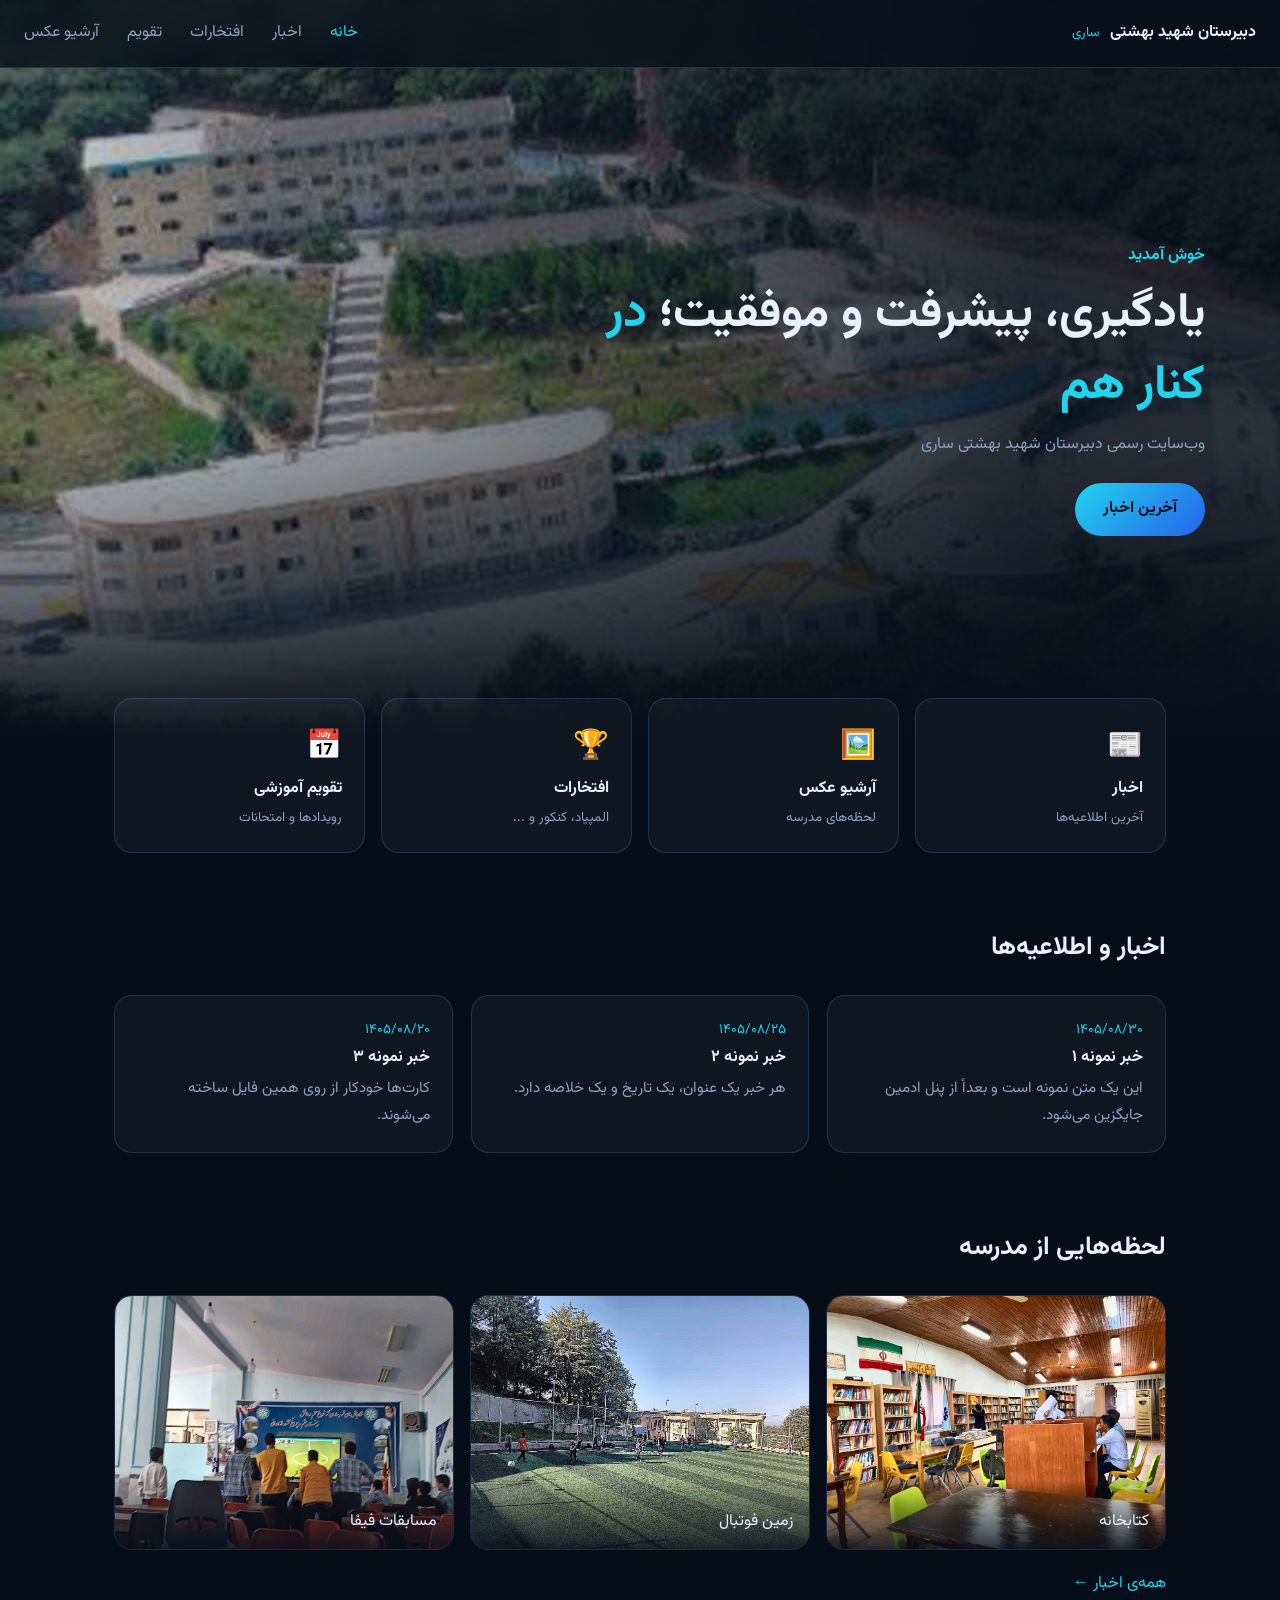
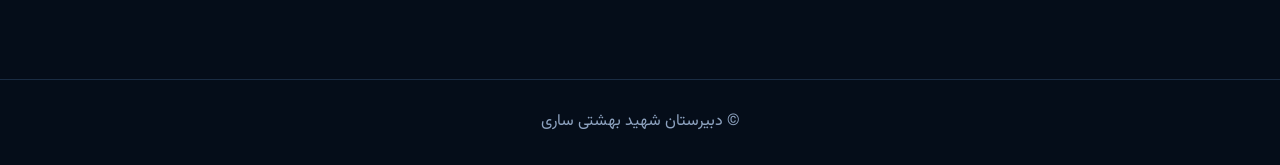
==== index.html @ 8bbbcc1f "Rename html/index.html to index.html" ====
<!DOCTYPE html>
<html lang="fa" dir="rtl">
<head>
  <meta charset="UTF-8">
  <meta name="viewport" content="width=device-width, initial-scale=1">
  <meta name="theme-color" content="#050d19">
  <title>دبیرستان شهید بهشتی ساری</title>
<link rel="stylesheet" href="css/style.css?v=2">
</head>
<body>

  <!-- نوار بالا -->
  <header class="navbar">
    <a href="index.html" class="brand">دبیرستان شهید بهشتی <small>ساری</small></a>
    <button class="menu-toggle" aria-label="باز کردن منو" aria-expanded="false">☰</button>
    <nav class="nav-links" id="nav">
      <a href="#top" class="active">خانه</a>
      <a href="news.html">اخبار</a>
      <a href="honors.html">افتخارات</a>
      <a href="calendar.html">تقویم</a>
      <a href="#gallery">آرشیو عکس</a>
    </nav>
  </header>

  <main id="top">

    <!-- بخش اصلی: عکس پس‌زمینه در CSS (متغیر --hero-image) عوض می‌شه -->
    <section class="hero">
      <div class="hero-content">
        <span class="kicker">خوش آمدید</span>
        <h1>یادگیری، پیشرفت و موفقیت؛ <em>در کنار هم</em></h1>
        <p>وب‌سایت رسمی دبیرستان شهید بهشتی ساری</p>
        <a href="#news" class="btn">آخرین اخبار</a>
      </div>
    </section>

    <!-- دسترسی سریع -->
    <section class="quick">
      <a href="news.html" class="card"><span class="icon">📰</span><b>اخبار</b><small>آخرین اطلاعیه‌ها</small></a>
      <a href="#gallery" class="card"><span class="icon">🖼️</span><b>آرشیو عکس</b><small>لحظه‌های مدرسه</small></a>
      <a href="honors.html" class="card"><span class="icon">🏆</span><b>افتخارات</b><small>المپیاد، کنکور و ...</small></a>
      <a href="calendar.html" class="card"><span class="icon">📅</span><b>تقویم آموزشی</b><small>رویدادها و امتحانات</small></a>
    </section>

    <!-- اخبار: کارت‌ها را js/main.js از data/news.json می‌سازد -->
    <section class="section" id="news">
      <h2>اخبار و اطلاعیه‌ها</h2>
      <div class="news-grid" id="news-list">
        <p class="muted">در حال بارگذاری...</p>
      </div>
    </section>

    <!-- گالری -->
    <section class="section" id="gallery">
      <h2>لحظه‌هایی از مدرسه</h2>
      <div class="gallery">
        <figure><img src="images/library.jpg" alt="کتابخانه مدرسه" loading="lazy"><figcaption>کتابخانه</figcaption></figure>
        <figure><img src="images/football-field.jpg" alt="زمین فوتبال مدرسه" loading="lazy"><figcaption>زمین فوتبال</figcaption></figure>
        <figure><img src="images/fifa-event.jpg" alt="مسابقات فیفا در مدرسه" loading="lazy"><figcaption>مسابقات فیفا</figcaption></figure>
      </div>
      <a href="news.html" class="more">همه‌ی اخبار ←</a>
    </section>

  </main>

  <footer class="footer">
    <p>© دبیرستان شهید بهشتی ساری</p>
  </footer>

  <script src="js/common.js"></script>
<script src="js/main.js"></script>
</body>
</html>
---- css/style.css ----
@font-face {
  font-family: Vazirmatn;
  src: url(../Fonts/Vazirmatn-Regular.woff2) format('woff2');
  font-weight: 400; font-display: swap;
}
@font-face {
  font-family: Vazirmatn;
  src: url(../Fonts/Vazirmatn-Bold.woff2) format('woff2');
  font-weight: 700; font-display: swap;
}
/* ---------- ۱. رنگ‌ها و اندازه‌ها (فقط اینجا عوضشان کن) ---------- */
:root {
  --bg: #050d19;
  --surface: rgba(255,255,255,.04);
  --border: rgba(120,180,255,.18);
  --text: #e8f1ff;
  --muted: #8ea3c0;
  --accent: #22d3ee;
  --accent-2: #2563eb;
  --radius: 18px;
  --hero-image: url(../images/hero-aerial.png);
}

/* ---------- ۲. پایه ---------- */
* { box-sizing: border-box; margin: 0; }
html { scroll-behavior: smooth; scroll-padding-top: 80px; }
body {
  background: var(--bg); color: var(--text); line-height: 1.8;
  /* فونت فارسی بعداً به‌صورت فایل خودمان اضافه می‌شود */
  font-family: Vazirmatn, Tahoma, "Segoe UI", sans-serif;
}
img { max-width: 100%; display: block; }
a { color: inherit; text-decoration: none; }
.muted { color: var(--muted); }

/* ---------- ۳. نوار بالا ---------- */
.navbar {
  position: fixed; inset: 0 0 auto 0; z-index: 10; height: 68px;
  display: flex; align-items: center; justify-content: space-between; padding: 0 24px;
  background: rgba(5,13,25,.75); backdrop-filter: blur(12px);
  border-bottom: 1px solid var(--border);
}
.brand { font-weight: 800; }
.brand small { color: var(--accent); font-weight: 500; margin-right: 6px; }
.nav-links { display: flex; gap: 28px; }
.nav-links a { color: var(--muted); transition: color .2s; }
.nav-links a:hover, .nav-links a.active { color: var(--accent); }
.menu-toggle { display: none; background: none; border: 0; color: var(--text); font-size: 1.6rem; cursor: pointer; }

/* ---------- ۴. بخش اصلی ---------- */
.hero {
  min-height: 82vh; display: flex; align-items: center; padding: 100px 24px 60px;
  /* لایه‌ی تیره روی عکس، تا نرمی عکس دیده نشود و متن خوانا باشد */
  background:
    linear-gradient(to left, rgba(5,13,25,.85) 20%, rgba(5,13,25,.2)),
    linear-gradient(to top, var(--bg), transparent 40%),
    var(--hero-image) center 35% / cover;
}
.hero-content { max-width: 620px; margin-right: 4vw; }
.kicker { color: var(--accent); font-weight: 700; }
.hero h1 { font-size: clamp(1.8rem, 4.5vw, 3rem); line-height: 1.5; margin: 8px 0; }
.hero em { color: var(--accent); font-style: normal; }
.hero p { color: var(--muted); margin-bottom: 24px; }
.btn {
  display: inline-block; padding: 12px 28px; border-radius: 999px; font-weight: 700;
  background: linear-gradient(135deg, var(--accent), var(--accent-2)); color: #021019;
}

/* ---------- ۵. کارت‌ها ---------- */
.card {
  display: flex; flex-direction: column; gap: 2px; padding: 22px;
  background: var(--surface); border: 1px solid var(--border); border-radius: var(--radius);
  transition: transform .2s, border-color .2s;
}
.card:hover { transform: translateY(-4px); border-color: var(--accent); }
.card .icon { font-size: 1.8rem; }
.card small { color: var(--muted); }
.card.soon { opacity: .5; pointer-events: none; }

.quick {
  display: grid; grid-template-columns: repeat(auto-fit, minmax(190px, 1fr)); gap: 16px;
  max-width: 1100px; margin: -40px auto 0; padding: 0 24px; position: relative;
}

/* ---------- ۶. بخش‌ها ---------- */
.section { max-width: 1100px; margin: 0 auto; padding: 72px 24px 0; }
.section h2 { margin-bottom: 24px; font-size: 1.6rem; }
.news-grid { display: grid; grid-template-columns: repeat(auto-fill, minmax(280px, 1fr)); gap: 18px; }
.news-card time { color: var(--accent); font-size: .85rem; }
.news-card p { color: var(--muted); font-size: .95rem; }

.gallery { display: grid; grid-template-columns: repeat(auto-fit, minmax(260px, 1fr)); gap: 16px; }
.gallery figure { position: relative; overflow: hidden; border-radius: var(--radius); border: 1px solid var(--border); }
.gallery img { width: 100%; aspect-ratio: 4/3; object-fit: cover; transition: transform .4s; }
.gallery figure:hover img { transform: scale(1.05); }
.gallery figcaption {
  position: absolute; inset: auto 0 0 0; padding: 28px 16px 12px;
  background: linear-gradient(to top, rgba(5,13,25,.85), transparent);
}

.footer { margin-top: 80px; padding: 28px; text-align: center; color: var(--muted); border-top: 1px solid var(--border); }

/* ---------- ۷. موبایل ---------- */
@media (max-width: 720px) {
  .menu-toggle { display: block; }
  .nav-links {
    display: none; position: absolute; top: 68px; inset-inline: 0; flex-direction: column; gap: 0;
    background: var(--bg); border-bottom: 1px solid var(--border);
  }
  .nav-links.show { display: flex; }
  .nav-links a { padding: 14px 24px; }
  .hero-content { margin-right: 0; }
}

/* ---------- صفحه‌های داخلی ---------- */
.page { padding-top: 68px; min-height: 70vh; }
.page .section { padding-top: 48px; }
.page-title { font-size: 1.9rem; margin-bottom: 24px; }
.more, .back { display: inline-block; color: var(--accent); }
.more { margin-top: 20px; }
.back { margin-bottom: 20px; }
.article { max-width: 720px; }
.article time { color: var(--accent); }
.article h1 { font-size: clamp(1.6rem, 4vw, 2.2rem); line-height: 1.6; margin: 4px 0 20px; }
.article p { margin-bottom: 1em; }


/* ---------- افتخارات ---------- */
.stats { display: grid; grid-template-columns: repeat(auto-fit, minmax(150px, 1fr)); gap: 14px; margin-bottom: 28px; }
.stat { align-items: center; text-align: center; }
.stat-num { font-size: 2rem; color: var(--accent); line-height: 1.4; }
.filters { display: flex; flex-wrap: wrap; gap: 8px; margin-bottom: 20px; }
.filters button {
  font: inherit; padding: 6px 16px; border-radius: 999px; cursor: pointer;
  background: var(--surface); color: var(--muted); border: 1px solid var(--border);
}
.filters button.active { color: #021019; background: var(--accent); border-color: var(--accent); }
.honor-card .tag {
  align-self: flex-start; font-size: .8rem; color: var(--accent);
  border: 1px solid var(--accent); border-radius: 999px; padding: 0 10px;
}
.honor-card p { color: var(--muted); font-size: .95rem; }

/* ---------- تقویم ---------- */
.month-title { font-size: 1.2rem; margin: 32px 0 12px; color: var(--accent); }
.events { display: grid; gap: 10px; }
.event {
  display: flex; gap: 16px; align-items: center; padding: 14px 18px;
  background: var(--surface); border: 1px solid var(--border); border-radius: 14px;
  border-inline-start: 4px solid var(--accent-2);
}
.event.exam { border-inline-start-color: #f87171; }
.event.holiday { border-inline-start-color: #4ade80; }
.event-day { min-width: 44px; text-align: center; font-size: 1.4rem; font-weight: 700; }
.event small { color: var(--muted); }
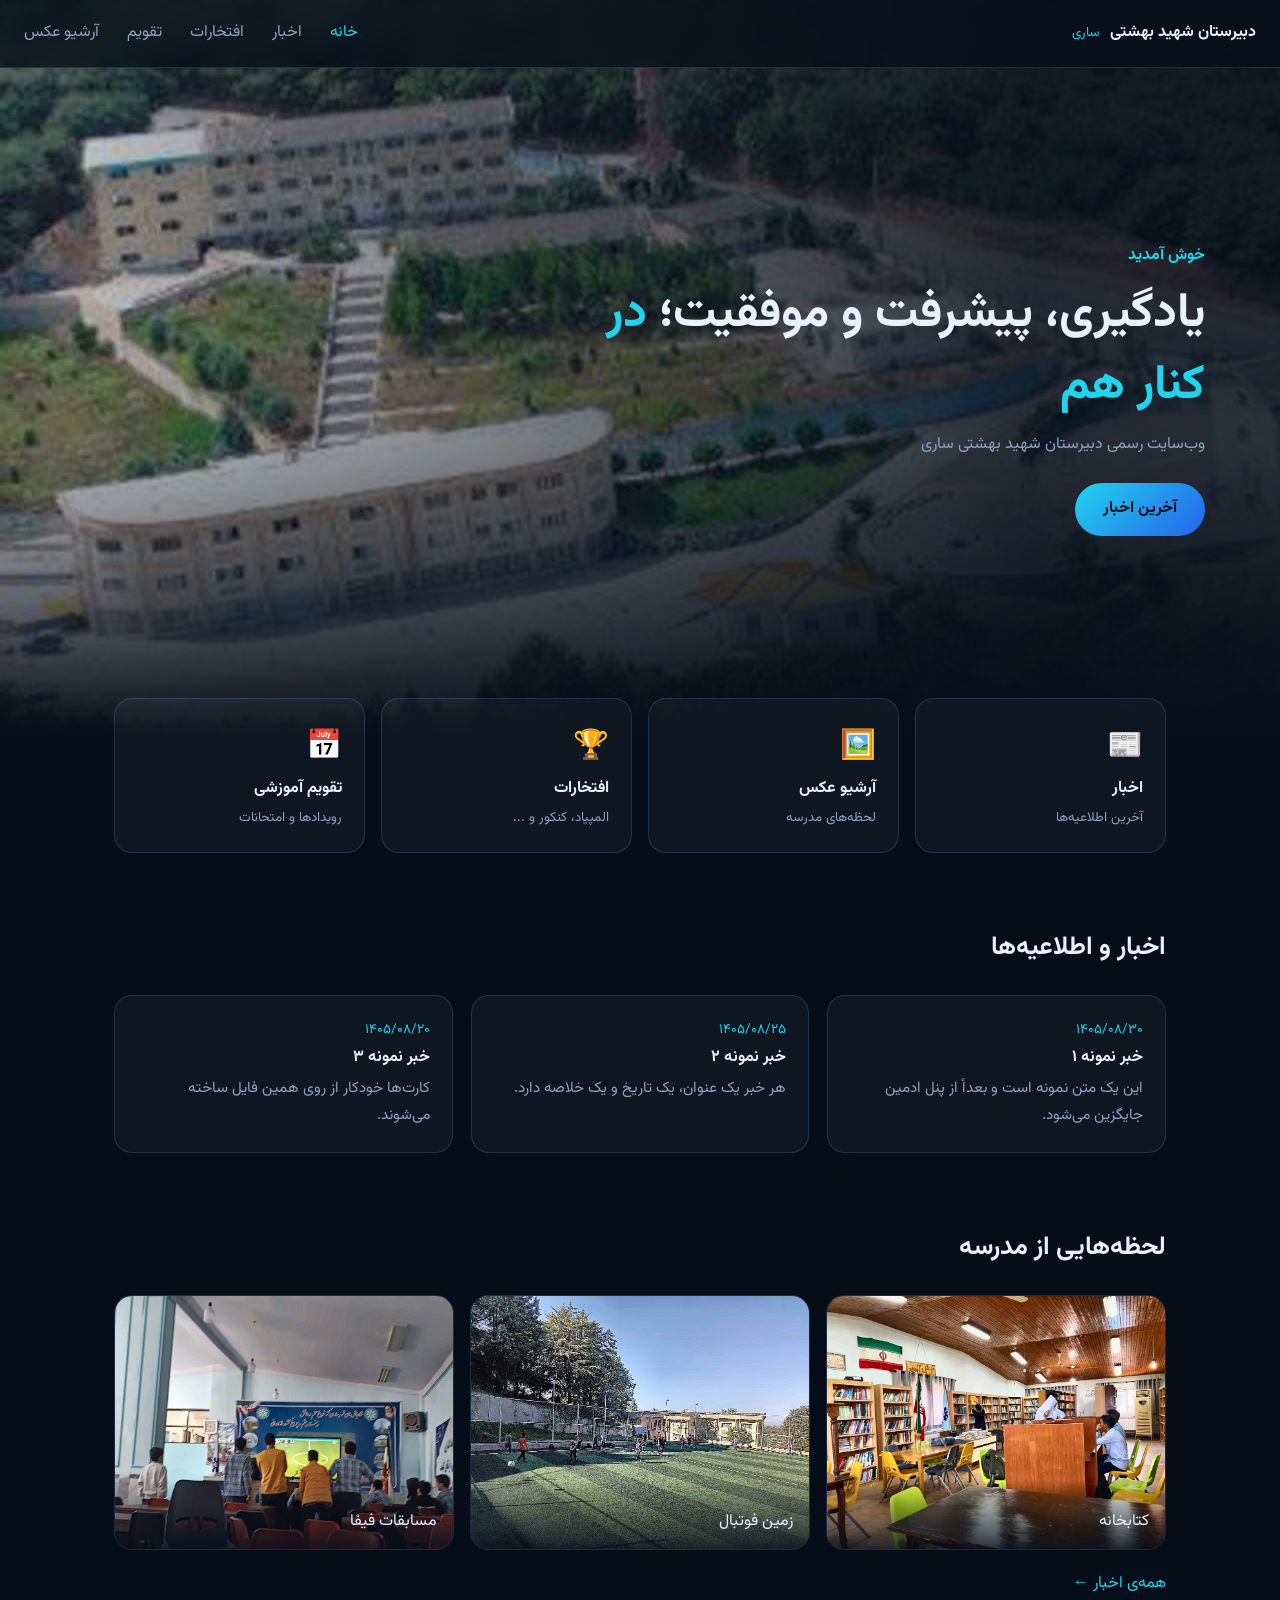
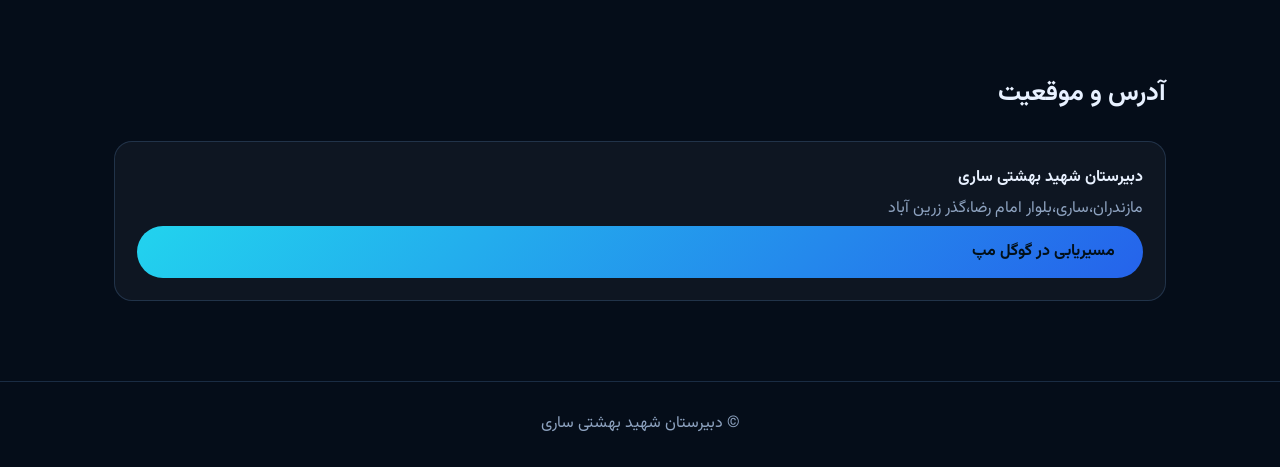
==== commit 2a2bbcac: "Update index.html" ====
--- a/index.html
+++ b/index.html
@@ -61,6 +61,15 @@
       <a href="news.html" class="more">همه‌ی اخبار ←</a>
     </section>
 
+        <!-- آدرس و موقعیت -->
+    <section class="section" id="location">
+      <h2>آدرس و موقعیت</h2>
+      <div class="card location-card">
+        <b>دبیرستان شهید بهشتی ساری</b>
+        <p class="muted">مازندران،ساری،بلوار امام رضا،گذر زرین آباد </p>
+        <a href="https://maps.app.goo.gl/gJrdqV3Mwt5StznM8" class="btn" target="_blank" rel="noopener">مسیریابی در گوگل مپ</a>
+      </div>
+    </section>
   </main>
 
   <footer class="footer">
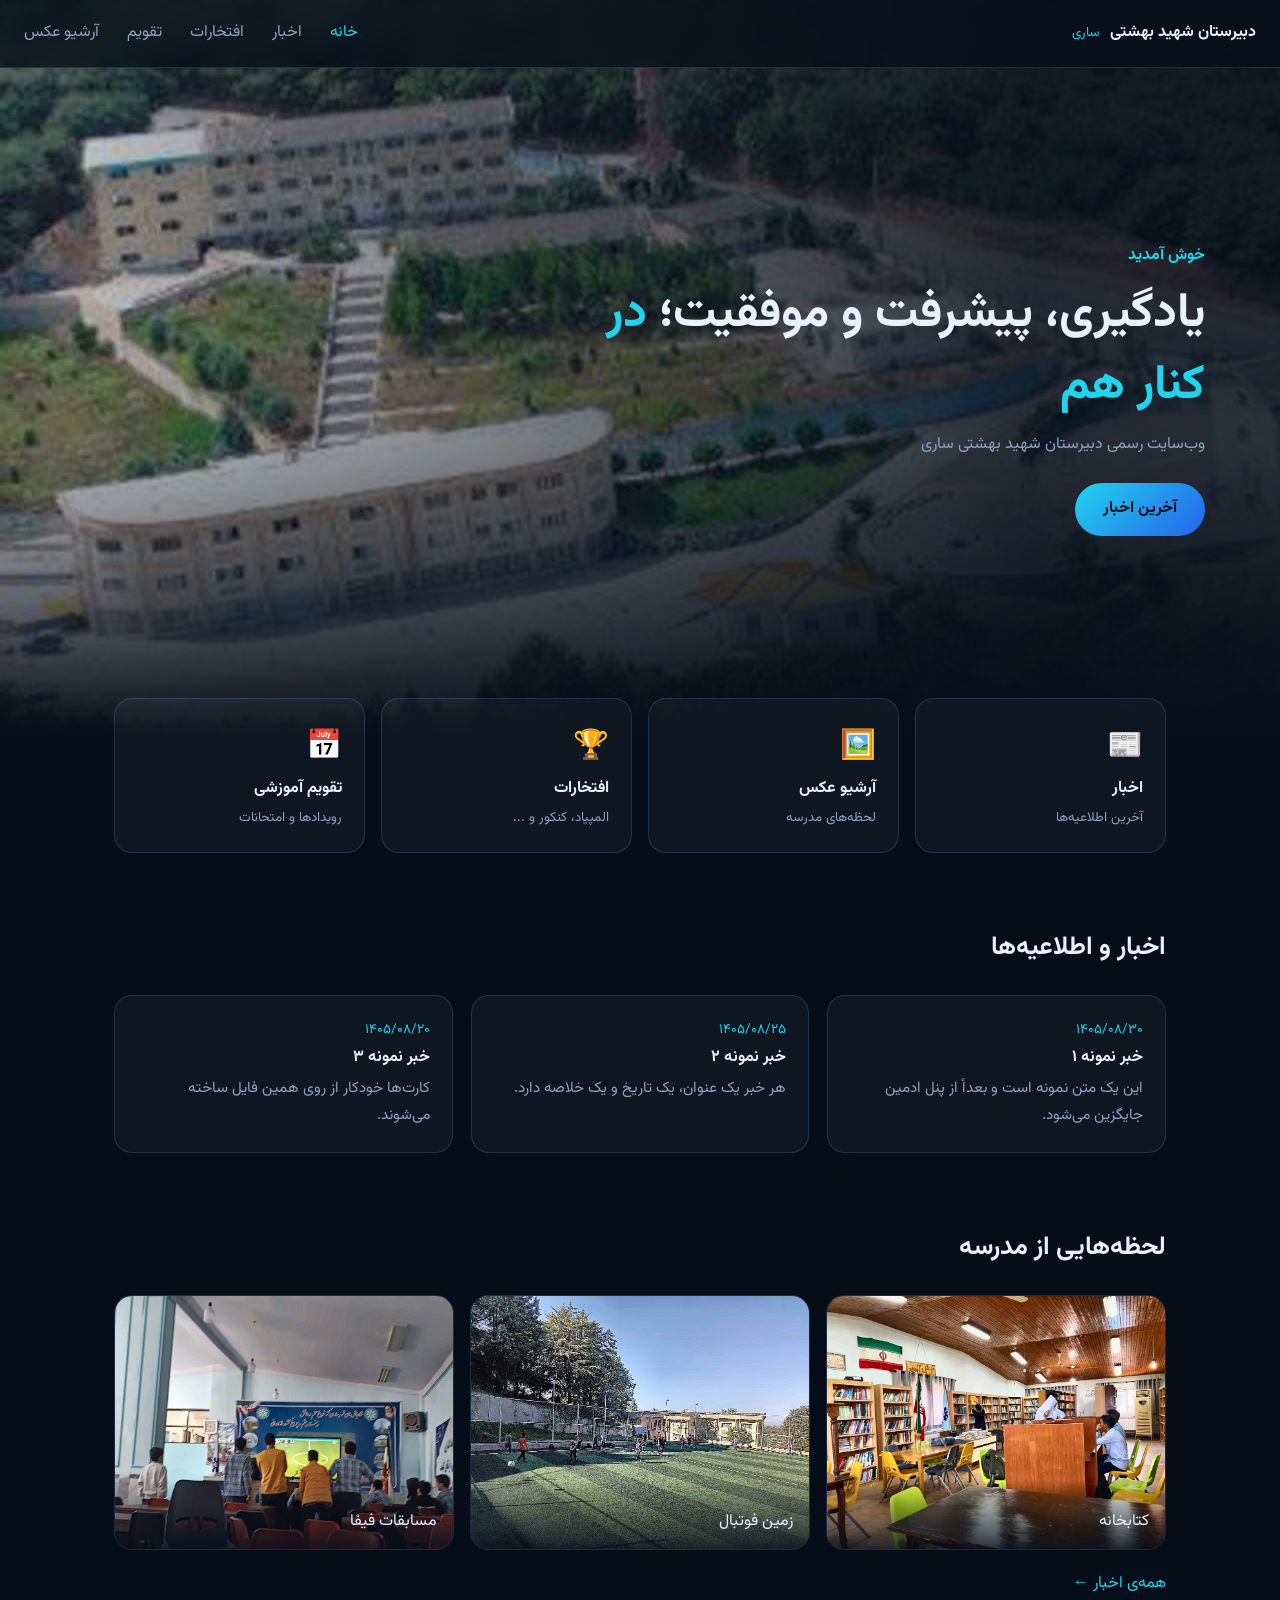
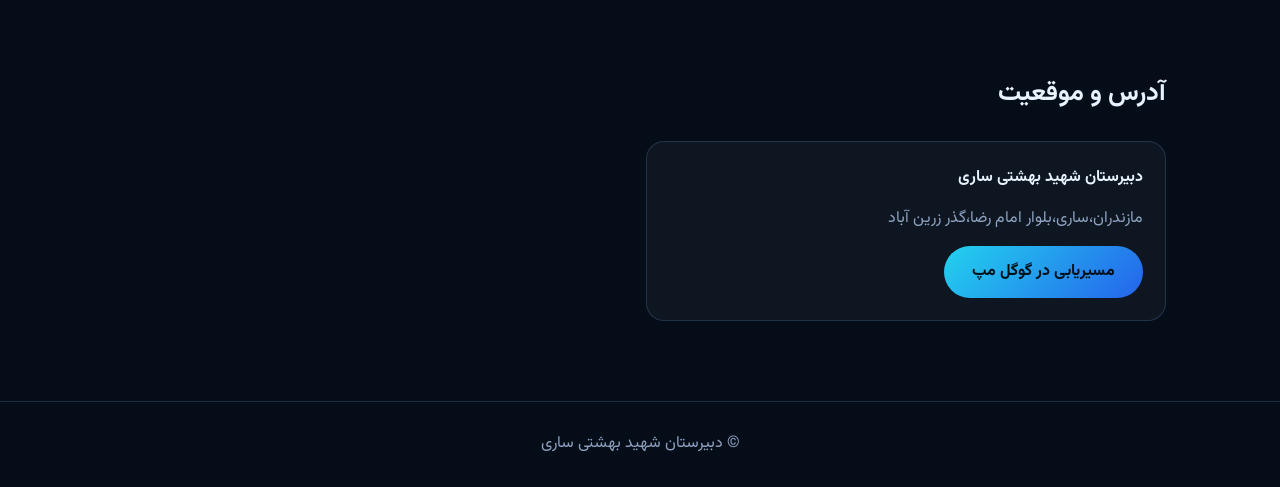
==== commit f8ac3265: "Update index.html" ====
--- a/index.html
+++ b/index.html
@@ -5,7 +5,7 @@
   <meta name="viewport" content="width=device-width, initial-scale=1">
   <meta name="theme-color" content="#050d19">
   <title>دبیرستان شهید بهشتی ساری</title>
-<link rel="stylesheet" href="css/style.css?v=2">
+<link rel="stylesheet" href="css/style.css?v=4">
 </head>
 <body>
 
--- a/css/style.css
+++ b/css/style.css
@@ -153,3 +153,7 @@
 .event.holiday { border-inline-start-color: #4ade80; }
 .event-day { min-width: 44px; text-align: center; font-size: 1.4rem; font-weight: 700; }
 .event small { color: var(--muted); }
+
+
+/* ---------- آدرس و موقعیت ---------- */
+.location-card { gap: 12px; align-items: flex-start; max-width: 520px; }
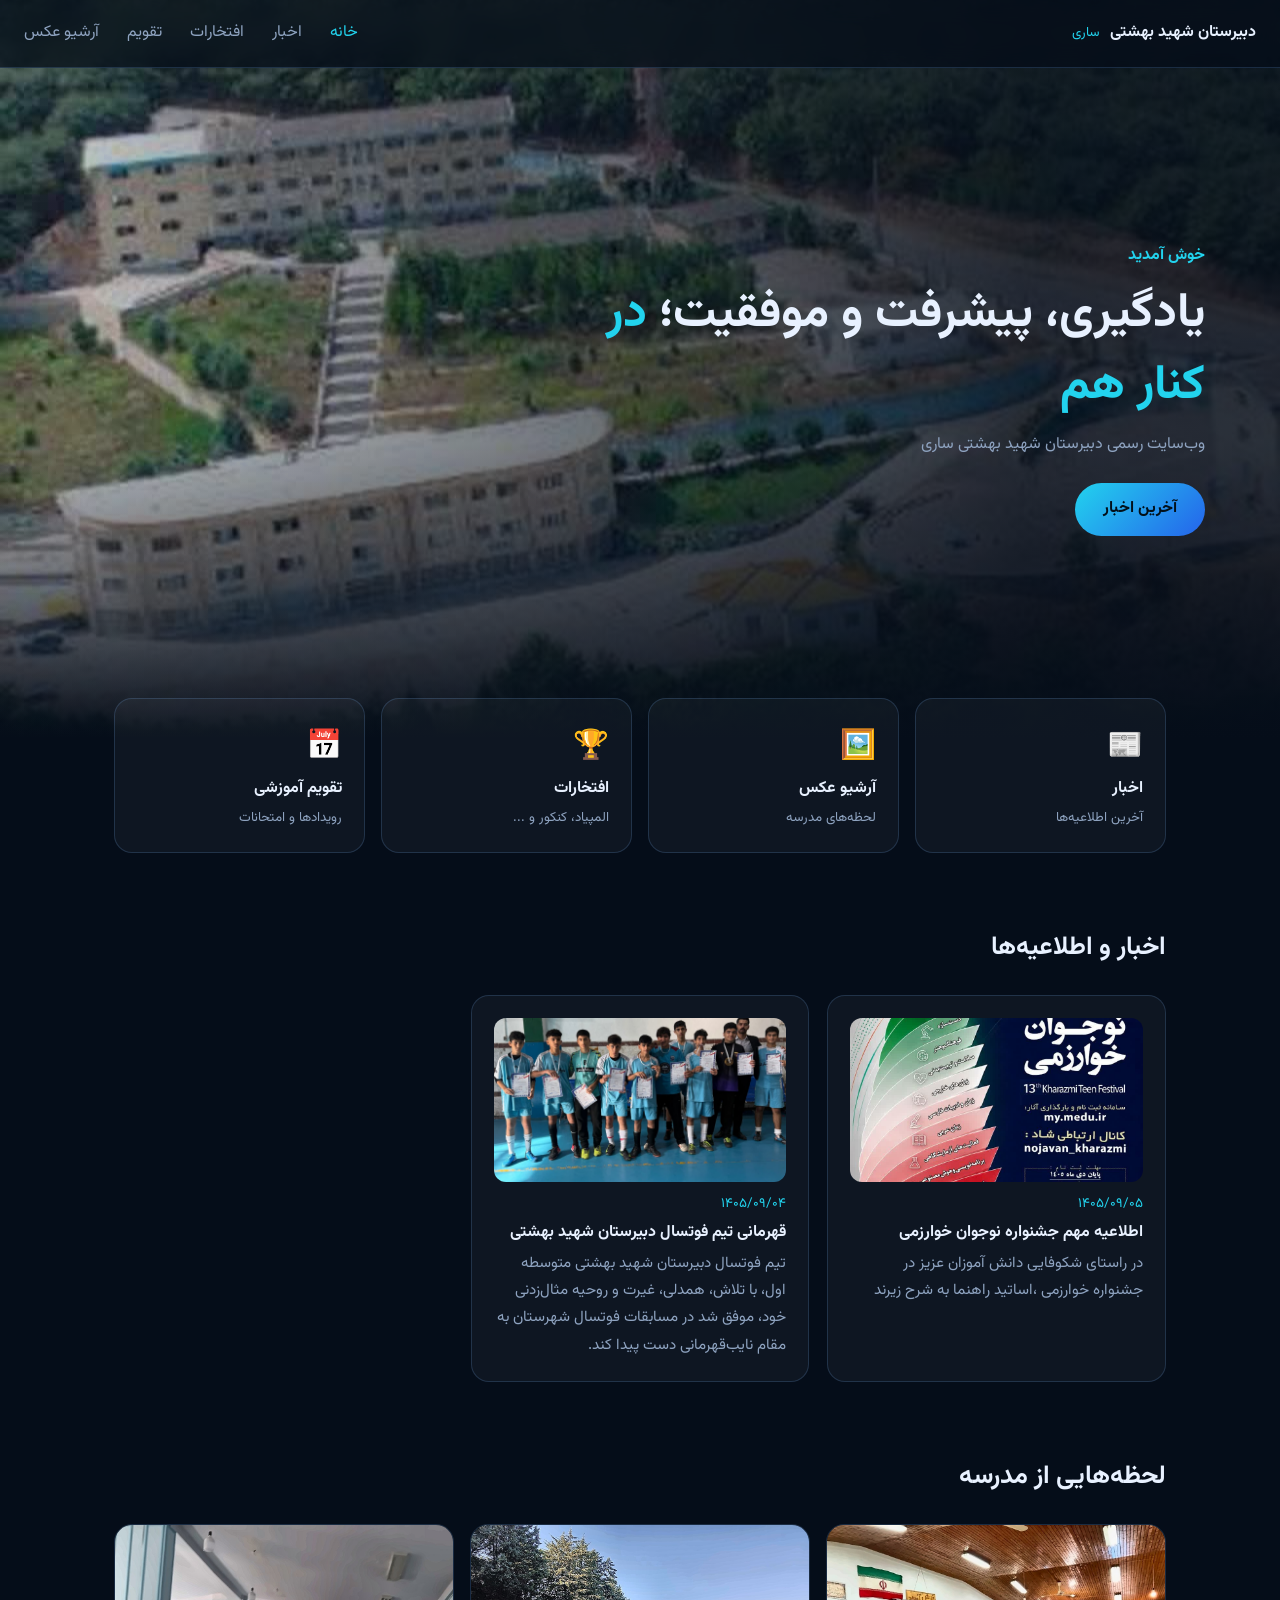
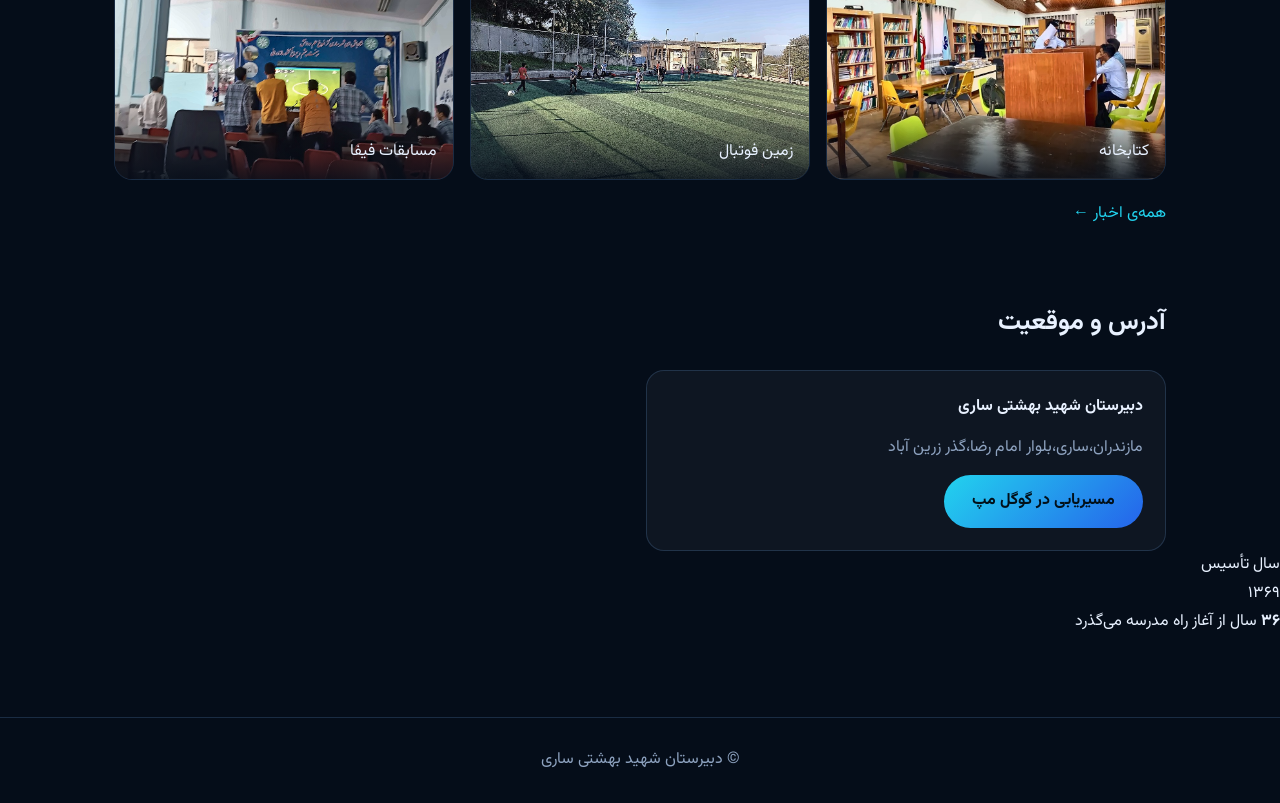
==== commit 3449cc77: "Update index.html" ====
--- a/index.html
+++ b/index.html
@@ -70,6 +70,14 @@
         <a href="https://maps.app.goo.gl/gJrdqV3Mwt5StznM8" class="btn" target="_blank" rel="noopener">مسیریابی در گوگل مپ</a>
       </div>
     </section>
+        <!-- سال تأسیس -->
+    <section class="since">
+      <span class="since-line"></span>
+      <p class="since-label">سال تأسیس</p>
+      <p class="since-year">۱۳۶۹</p>
+      <p class="since-text"><b id="since-years">۳۶</b> سال از آغاز راه مدرسه می‌گذرد</p>
+      <span class="since-line since-line-end"></span>
+    </section>
   </main>
 
   <footer class="footer">
--- a/css/style.css
+++ b/css/style.css
@@ -157,3 +157,51 @@
 
 /* ---------- آدرس و موقعیت ---------- */
 .location-card { gap: 12px; align-items: flex-start; max-width: 520px; }
+
+
+/* ---------- پنل مدیریت ---------- */
+[hidden] { display: none !important; }
+.admin { max-width: 760px; margin: 0 auto; padding: 60px 24px 40px; }
+.admin h2 { margin: 32px 0 14px; font-size: 1.3rem; }
+.admin form, .admin .card { display: grid; gap: 14px; }
+.admin .card { padding: 24px; }
+
+.field { display: grid; gap: 6px; }
+.field span { color: var(--muted); font-size: .9rem; }
+.field input, .field textarea, .field select {
+  font: inherit; color: var(--text); background: var(--surface);
+  border: 1px solid var(--border); border-radius: 12px; padding: 10px 14px;
+}
+.field select option { background: var(--bg); }
+.field input[dir="ltr"] { text-align: right; }
+.field textarea { min-height: 140px; resize: vertical; }
+
+.admin button {
+  font: inherit; cursor: pointer; border: 0; border-radius: 999px; padding: 10px 24px;
+  font-weight: 700; color: #021019; background: linear-gradient(135deg, var(--accent), var(--accent-2));
+}
+.admin button:disabled { opacity: .5; cursor: wait; }
+.admin button.secondary { color: var(--text); background: var(--surface); border: 1px solid var(--border); }
+.admin button.danger { background: #f87171; }
+.admin .row-actions button { padding: 4px 14px; }
+
+.tabs { display: flex; flex-wrap: wrap; gap: 8px; margin-top: 24px; }
+.admin .tabs button { color: var(--muted); background: var(--surface); border: 1px solid var(--border); }
+.admin .tabs button.active { color: #021019; background: var(--accent); border-color: var(--accent); }
+
+.admin-bar { display: flex; justify-content: space-between; align-items: center; gap: 12px; flex-wrap: wrap; }
+.admin-row { display: flex; justify-content: space-between; align-items: center; gap: 12px; padding: 10px 0; border-bottom: 1px solid var(--border); }
+.row-actions, .form-actions { display: flex; align-items: center; gap: 8px; flex-wrap: wrap; }
+.preview { max-width: 240px; border-radius: 12px; }
+
+.status {
+  position: sticky; bottom: 12px; margin-top: 16px; padding: 10px 14px; border-radius: 12px;
+  color: var(--accent); background: var(--bg); border: 1px solid var(--border);
+}
+.status:empty { display: none; }
+.status.error { color: #f87171; }
+
+/* ---------- عکس خبر ---------- */
+.news-img, .article-img { width: 100%; aspect-ratio: 16/9; object-fit: cover; border-radius: 12px; }
+.news-img { margin-bottom: 8px; }
+.article-img { margin-bottom: 20px; }
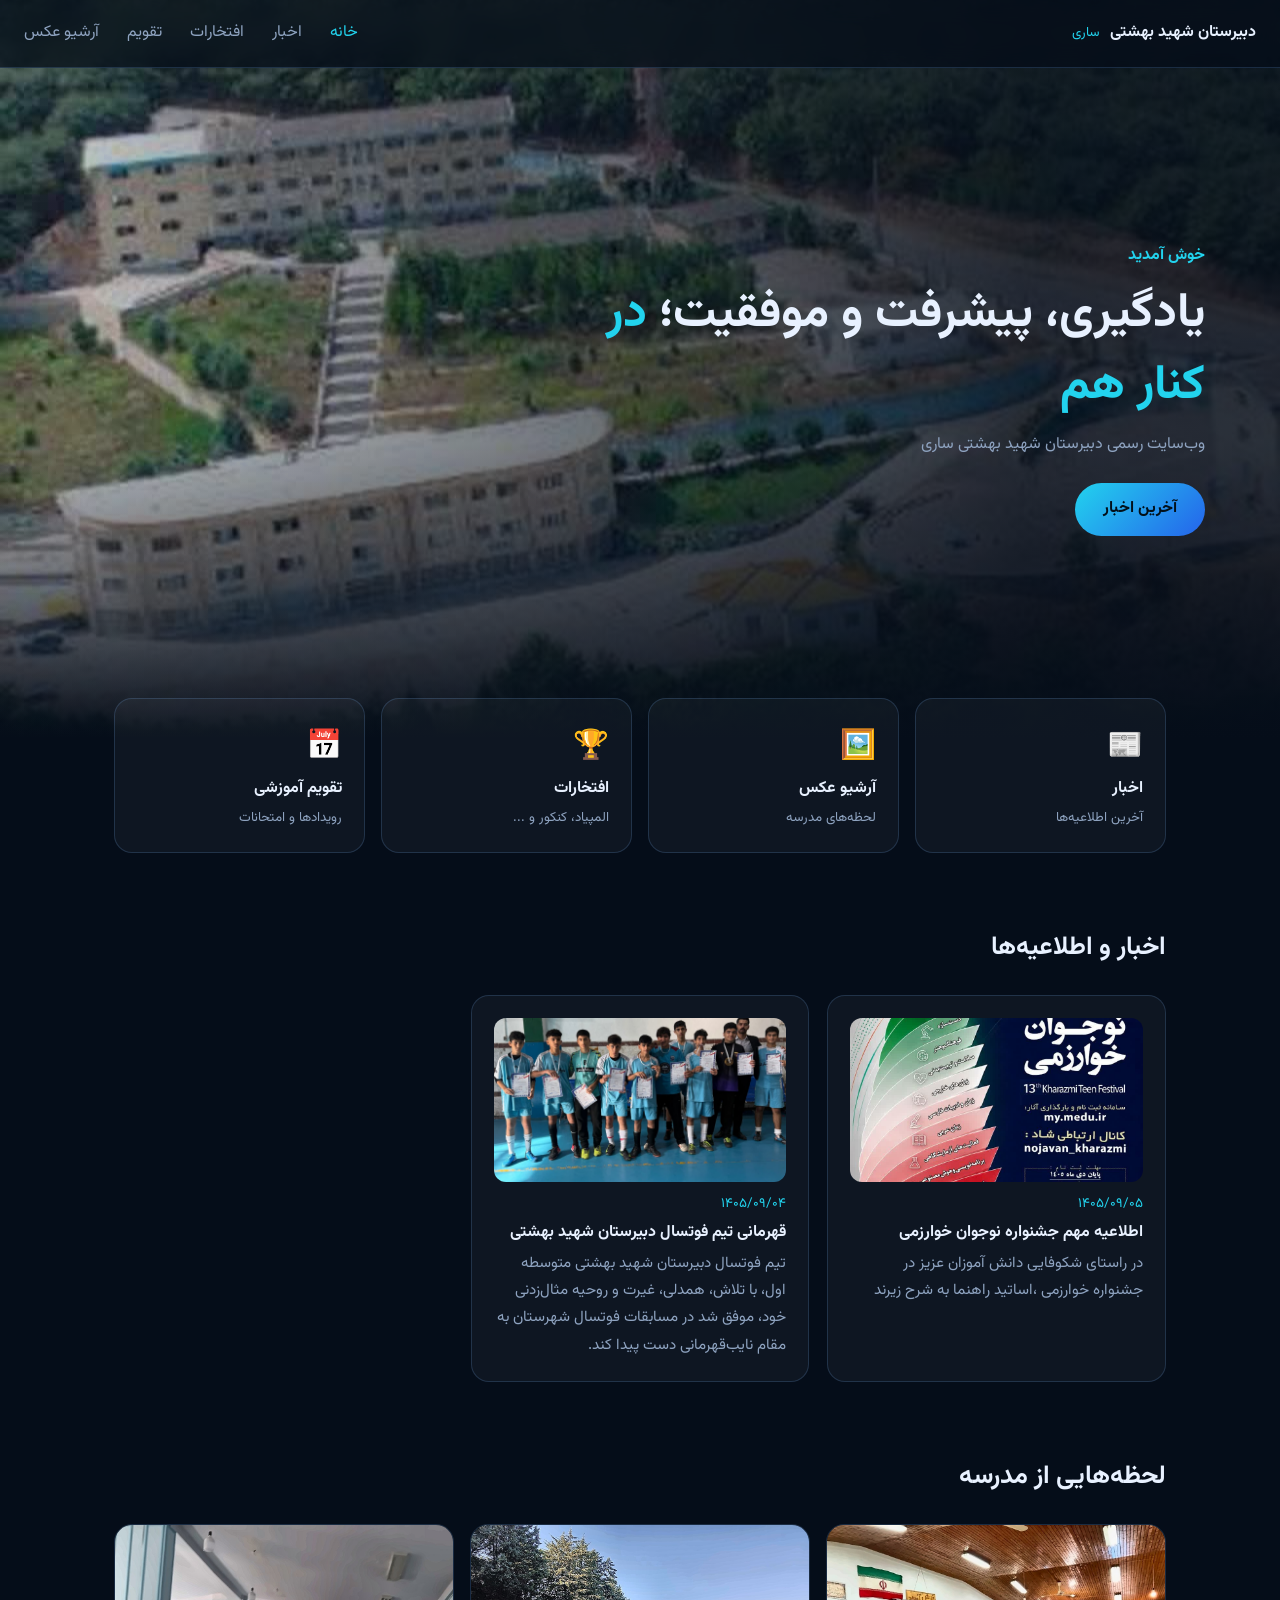
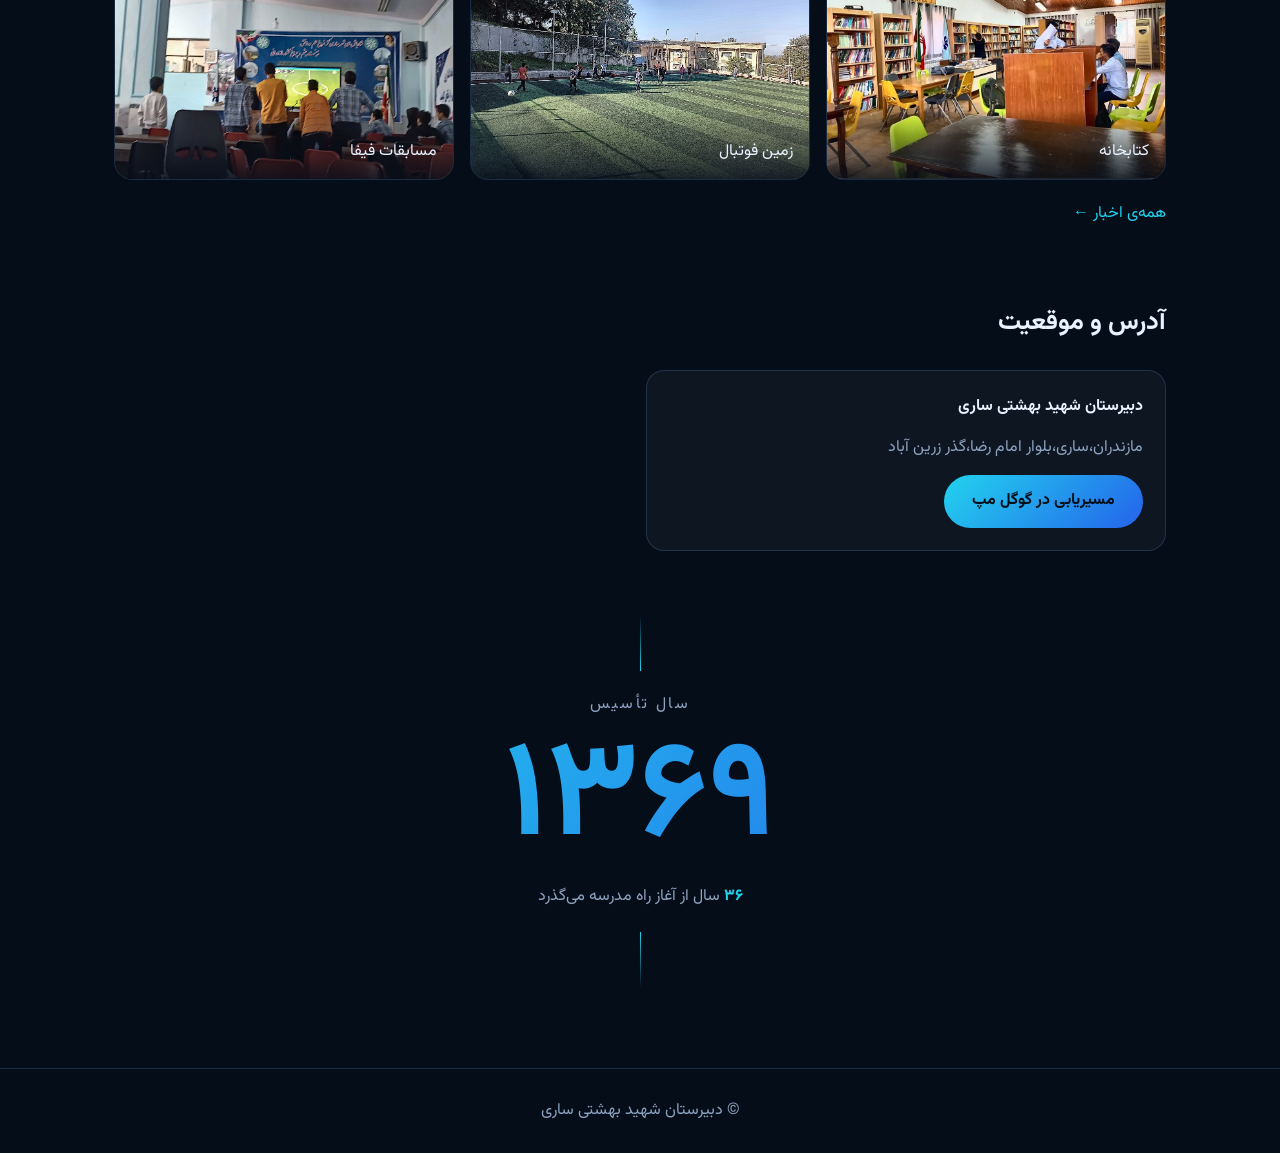
==== commit 3ec07cfb: "Update index.html" ====
--- a/index.html
+++ b/index.html
@@ -84,7 +84,8 @@
     <p>© دبیرستان شهید بهشتی ساری</p>
   </footer>
 
-  <script src="js/common.js"></script>
-<script src="js/main.js"></script>
+    <script src="js/common.js?v=3"></script>
+  <script src="js/reveal.js"></script>
+  <script src="js/main.js?v=3"></script>
 </body>
 </html>
--- a/css/style.css
+++ b/css/style.css
@@ -205,3 +205,111 @@
 .news-img, .article-img { width: 100%; aspect-ratio: 16/9; object-fit: cover; border-radius: 12px; }
 .news-img { margin-bottom: 8px; }
 .article-img { margin-bottom: 20px; }
+
+
+/* ---------- انیمیشن ورود هنگام اسکرول ---------- */
+@keyframes reveal-right { from { opacity: 0; transform: translateX(48px); } }
+@keyframes reveal-left  { from { opacity: 0; transform: translateX(-48px); } }
+@keyframes reveal-up    { from { opacity: 0; transform: translateY(32px); } }
+
+[data-reveal]:not(.in) { opacity: 0; }
+[data-reveal].in {
+  animation-duration: .7s;
+  animation-timing-function: cubic-bezier(.2, .7, .2, 1);
+  animation-fill-mode: backwards;   // بعد از پایان انیمیشن، استایل عادی (مثل hover) برمی‌گردد
+  animation-delay: var(--delay, 0ms);
+}
+[data-reveal="right"].in { animation-name: reveal-right; }
+[data-reveal="left"].in  { animation-name: reveal-left; }
+[data-reveal="up"].in    { animation-name: reveal-up; }
+
+/* عناصری که از لبه‌ی صفحه می‌آیند، نوار اسکرول افقی نسازند */
+main, .footer { overflow-x: hidden; overflow-x: clip; }
+
+/* ورود بخش اصلی هنگام باز شدن صفحه */
+.kicker { display: inline-block; }
+.hero-content > * { animation: reveal-right .8s cubic-bezier(.2, .7, .2, 1) backwards; }
+.hero-content > :nth-child(2) { animation-delay: .12s; }
+.hero-content > :nth-child(3) { animation-delay: .24s; }
+.hero-content > :nth-child(4) { animation-delay: .36s; }
+
+/* آیکون‌ها و دکمه‌ها */
+.card .icon { display: inline-block; transition: transform .3s; }
+.card:hover .icon { transform: scale(1.18) rotate(-6deg); }
+.btn { transition: transform .2s, box-shadow .2s; }
+.btn:hover { transform: translateY(-2px); box-shadow: 0 8px 24px rgba(34, 211, 238, .25); }
+
+@media (prefers-reduced-motion: reduce) {
+  .hero-content > * { animation: none; }
+}
+
+/* ---------- سال تأسیس ---------- */
+.since { max-width: 1100px; margin: 0 auto; padding: 64px 24px 0; text-align: center; }
+.since p { margin: 0; }
+.since-line {
+  display: block; width: 1px; height: 56px; margin: 0 auto 20px;
+  background: linear-gradient(to bottom, transparent, var(--accent));
+}
+.since-line-end { margin: 20px auto 0; background: linear-gradient(to bottom, var(--accent), transparent); }
+.since-label { color: var(--muted); letter-spacing: .15em; }
+.since-year {
+  font-size: clamp(4rem, 16vw, 8.5rem); font-weight: 700; line-height: 1.2;
+  background: linear-gradient(135deg, var(--accent), var(--accent-2));
+  -webkit-background-clip: text; background-clip: text; color: transparent;
+}
+.since-text { color: var(--muted); }
+.since-text b { color: var(--accent); }
+
+
+/* ---------- انیمیشن ورود هنگام اسکرول ---------- */
+@keyframes reveal-right { from { opacity: 0; transform: translateX(48px); } }
+@keyframes reveal-left  { from { opacity: 0; transform: translateX(-48px); } }
+@keyframes reveal-up    { from { opacity: 0; transform: translateY(32px); } }
+
+[data-reveal]:not(.in) { opacity: 0; }
+[data-reveal].in {
+  animation-duration: .7s;
+  animation-timing-function: cubic-bezier(.2, .7, .2, 1);
+    animation-fill-mode: backwards;   /* بعد از پایان انیمیشن، استایل عادی (مثل hover) برمی‌گردد */
+  animation-delay: var(--delay, 0ms);
+}
+[data-reveal="right"].in { animation-name: reveal-right; }
+[data-reveal="left"].in  { animation-name: reveal-left; }
+[data-reveal="up"].in    { animation-name: reveal-up; }
+
+/* عناصری که از لبه‌ی صفحه می‌آیند، نوار اسکرول افقی نسازند */
+main, .footer { overflow-x: hidden; overflow-x: clip; }
+
+/* ورود بخش اصلی هنگام باز شدن صفحه */
+.kicker { display: inline-block; }
+.hero-content > * { animation: reveal-right .8s cubic-bezier(.2, .7, .2, 1) backwards; }
+.hero-content > :nth-child(2) { animation-delay: .12s; }
+.hero-content > :nth-child(3) { animation-delay: .24s; }
+.hero-content > :nth-child(4) { animation-delay: .36s; }
+
+/* آیکون‌ها و دکمه‌ها */
+.card .icon { display: inline-block; transition: transform .3s; }
+.card:hover .icon { transform: scale(1.18) rotate(-6deg); }
+.btn { transition: transform .2s, box-shadow .2s; }
+.btn:hover { transform: translateY(-2px); box-shadow: 0 8px 24px rgba(34, 211, 238, .25); }
+
+@media (prefers-reduced-motion: reduce) {
+  .hero-content > * { animation: none; }
+}
+
+/* ---------- سال تأسیس ---------- */
+.since { max-width: 1100px; margin: 0 auto; padding: 64px 24px 0; text-align: center; }
+.since p { margin: 0; }
+.since-line {
+  display: block; width: 1px; height: 56px; margin: 0 auto 20px;
+  background: linear-gradient(to bottom, transparent, var(--accent));
+}
+.since-line-end { margin: 20px auto 0; background: linear-gradient(to bottom, var(--accent), transparent); }
+.since-label { color: var(--muted); letter-spacing: .15em; }
+.since-year {
+  font-size: clamp(4rem, 16vw, 8.5rem); font-weight: 700; line-height: 1.2;
+  background: linear-gradient(135deg, var(--accent), var(--accent-2));
+  -webkit-background-clip: text; background-clip: text; color: transparent;
+}
+.since-text { color: var(--muted); }
+.since-text b { color: var(--accent); }
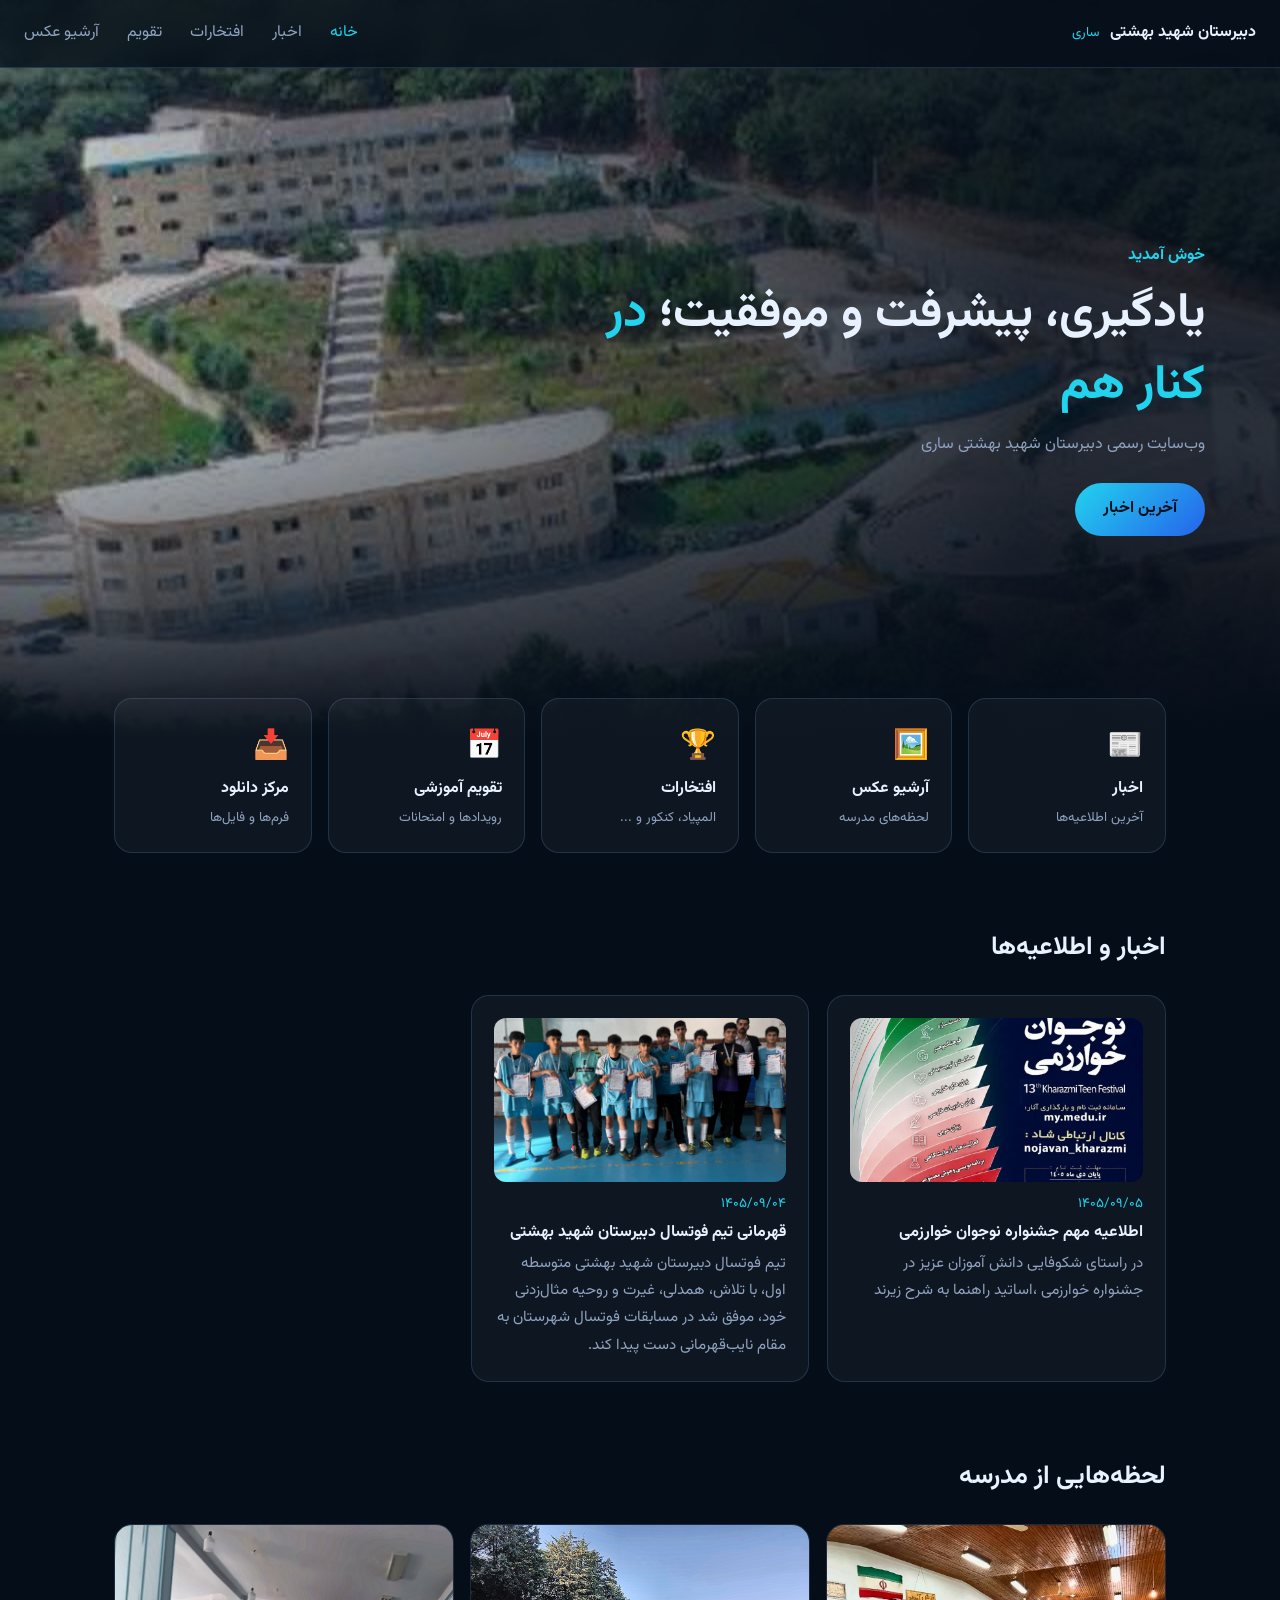
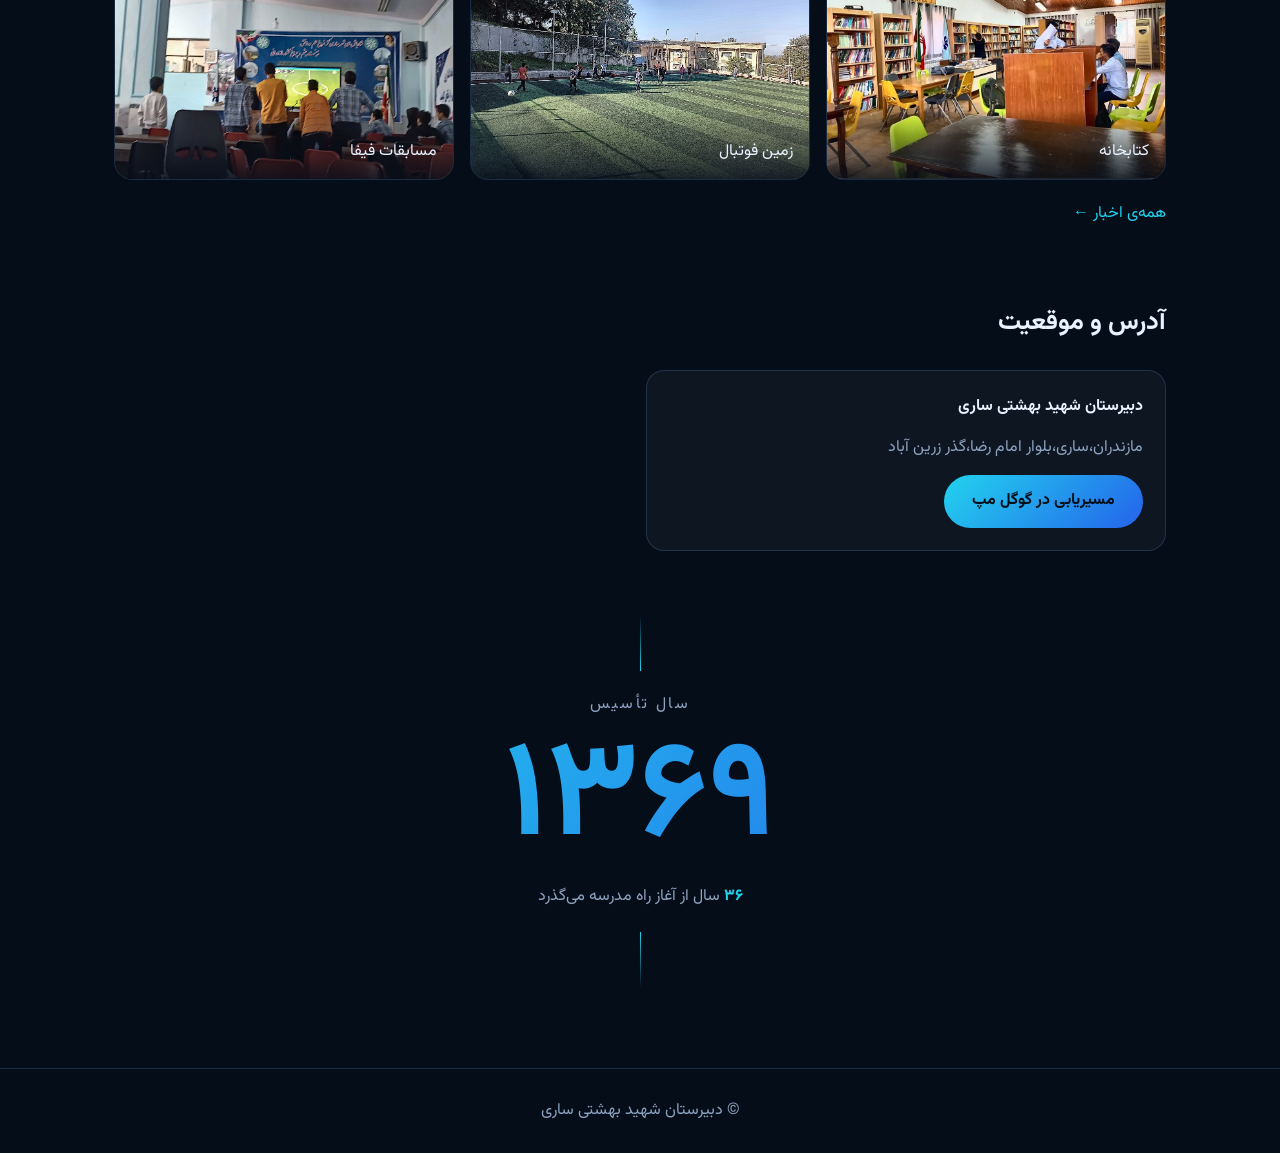
==== commit 37df5d97: "Update index.html" ====
--- a/index.html
+++ b/index.html
@@ -5,7 +5,7 @@
   <meta name="viewport" content="width=device-width, initial-scale=1">
   <meta name="theme-color" content="#050d19">
   <title>دبیرستان شهید بهشتی ساری</title>
-<link rel="stylesheet" href="css/style.css?v=4">
+<link rel="stylesheet" href="css/style.css?v=8">
 </head>
 <body>
 
@@ -40,6 +40,7 @@
       <a href="#gallery" class="card"><span class="icon">🖼️</span><b>آرشیو عکس</b><small>لحظه‌های مدرسه</small></a>
       <a href="honors.html" class="card"><span class="icon">🏆</span><b>افتخارات</b><small>المپیاد، کنکور و ...</small></a>
       <a href="calendar.html" class="card"><span class="icon">📅</span><b>تقویم آموزشی</b><small>رویدادها و امتحانات</small></a>
+            <a href="downloads.html" class="card"><span class="icon">📥</span><b>مرکز دانلود</b><small>فرم‌ها و فایل‌ها</small></a>
     </section>
 
     <!-- اخبار: کارت‌ها را js/main.js از data/news.json می‌سازد -->
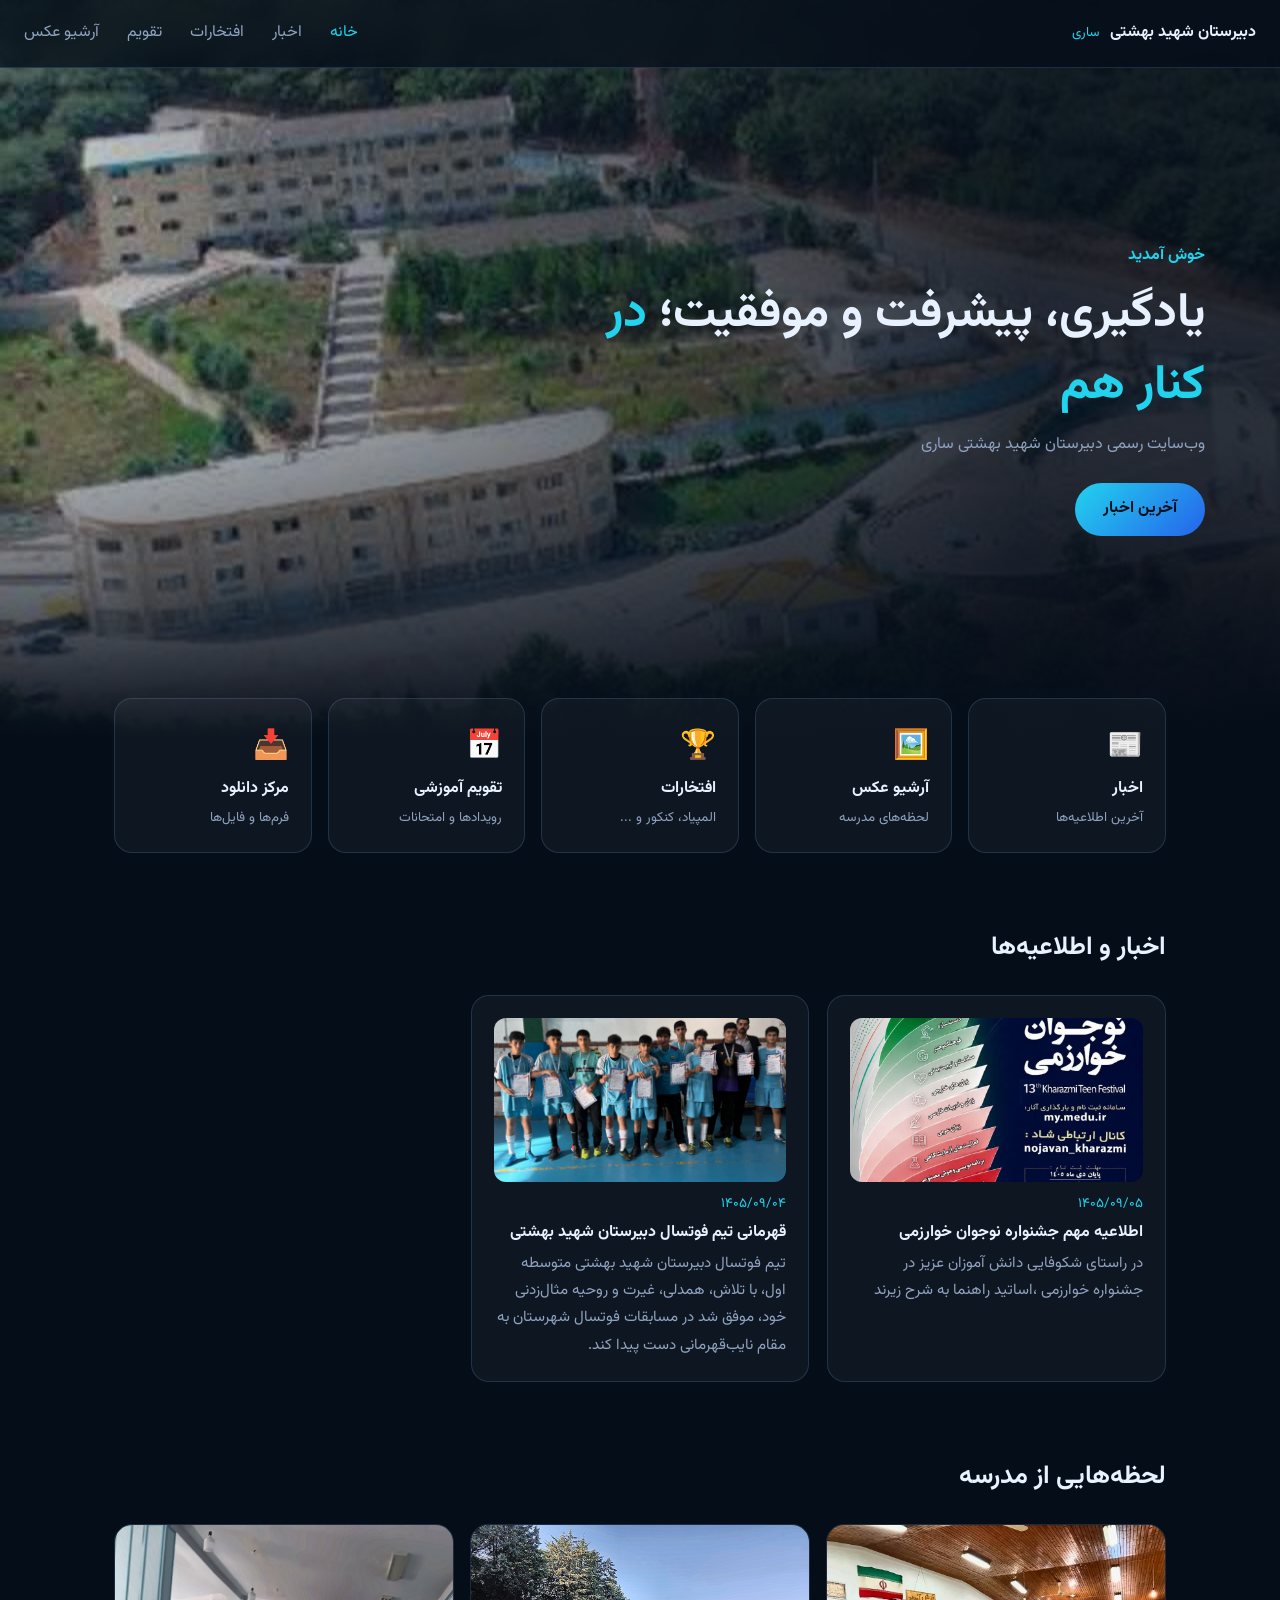
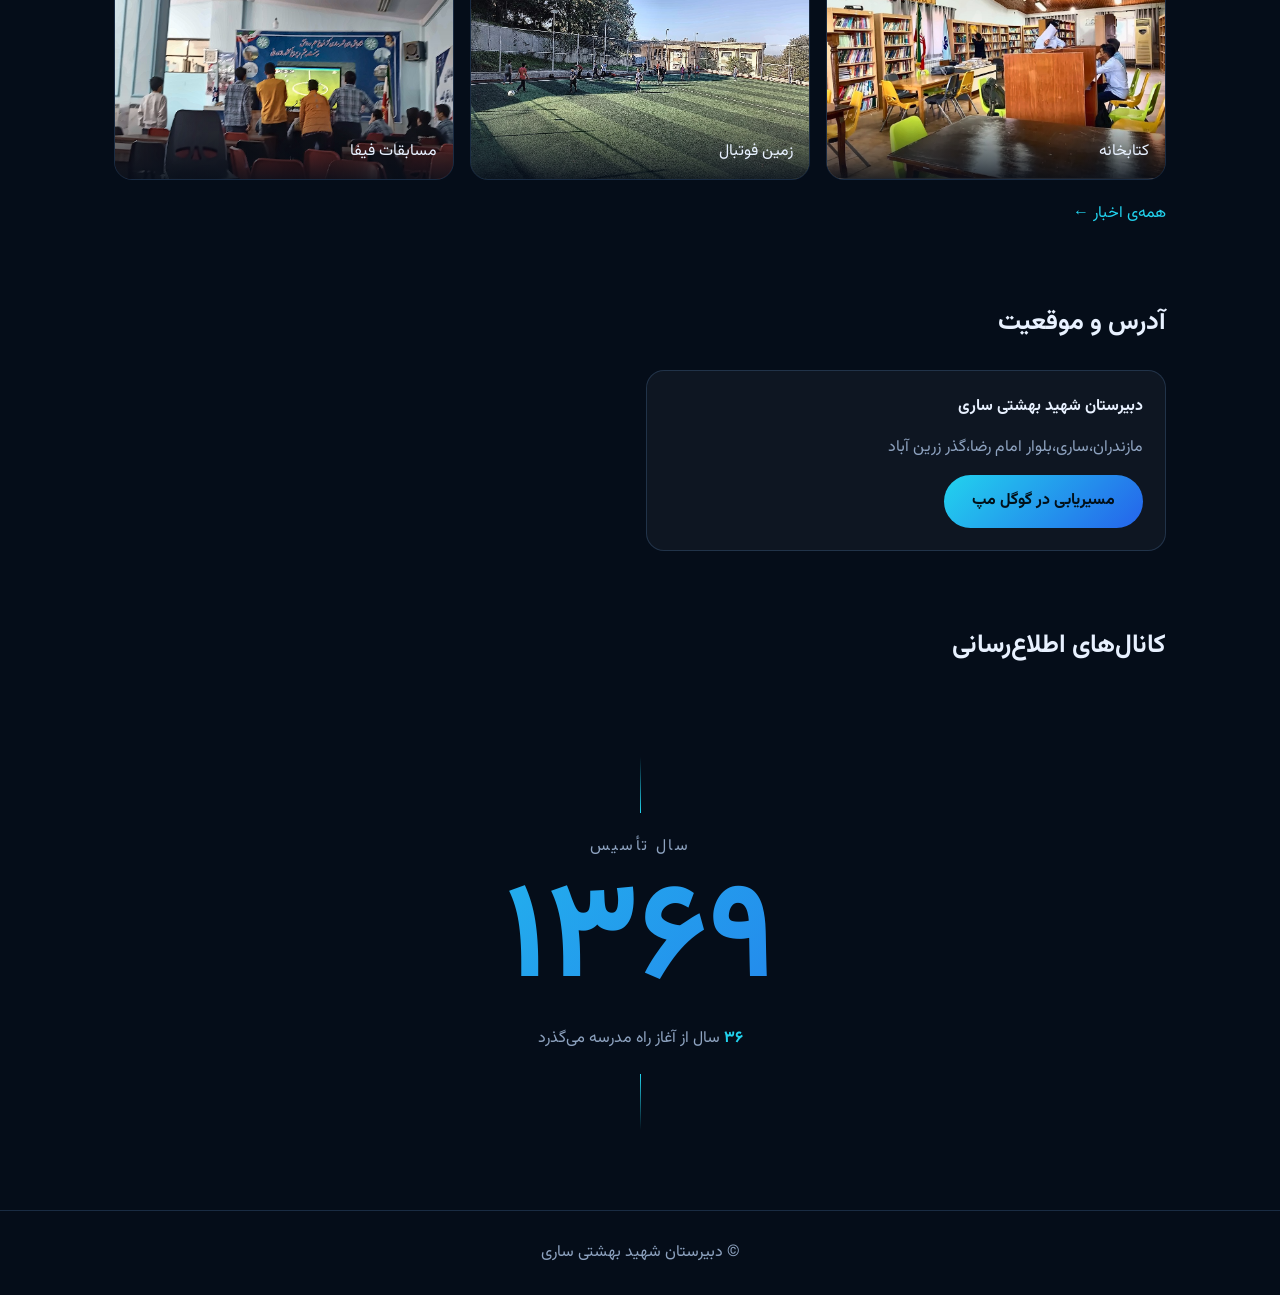
==== commit 8464cd8b: "Update index.html" ====
--- a/index.html
+++ b/index.html
@@ -71,6 +71,11 @@
         <a href="https://maps.app.goo.gl/gJrdqV3Mwt5StznM8" class="btn" target="_blank" rel="noopener">مسیریابی در گوگل مپ</a>
       </div>
     </section>
+        <!-- کانال‌های اطلاع‌رسانی -->
+    <section class="section" id="channels">
+      <h2>کانال‌های اطلاع‌رسانی</h2>
+      <div class="channels" id="channels-list"></div>
+    </section>
         <!-- سال تأسیس -->
     <section class="since">
       <span class="since-line"></span>
@@ -85,8 +90,8 @@
     <p>© دبیرستان شهید بهشتی ساری</p>
   </footer>
 
-    <script src="js/common.js?v=3"></script>
-  <script src="js/reveal.js"></script>
-  <script src="js/main.js?v=3"></script>
+     <script src="js/common.js?v=4"></script>
+  <script src="js/reveal.js?v=2"></script>
+  <script src="js/main.js?v=4"></script>
 </body>
 </html>
